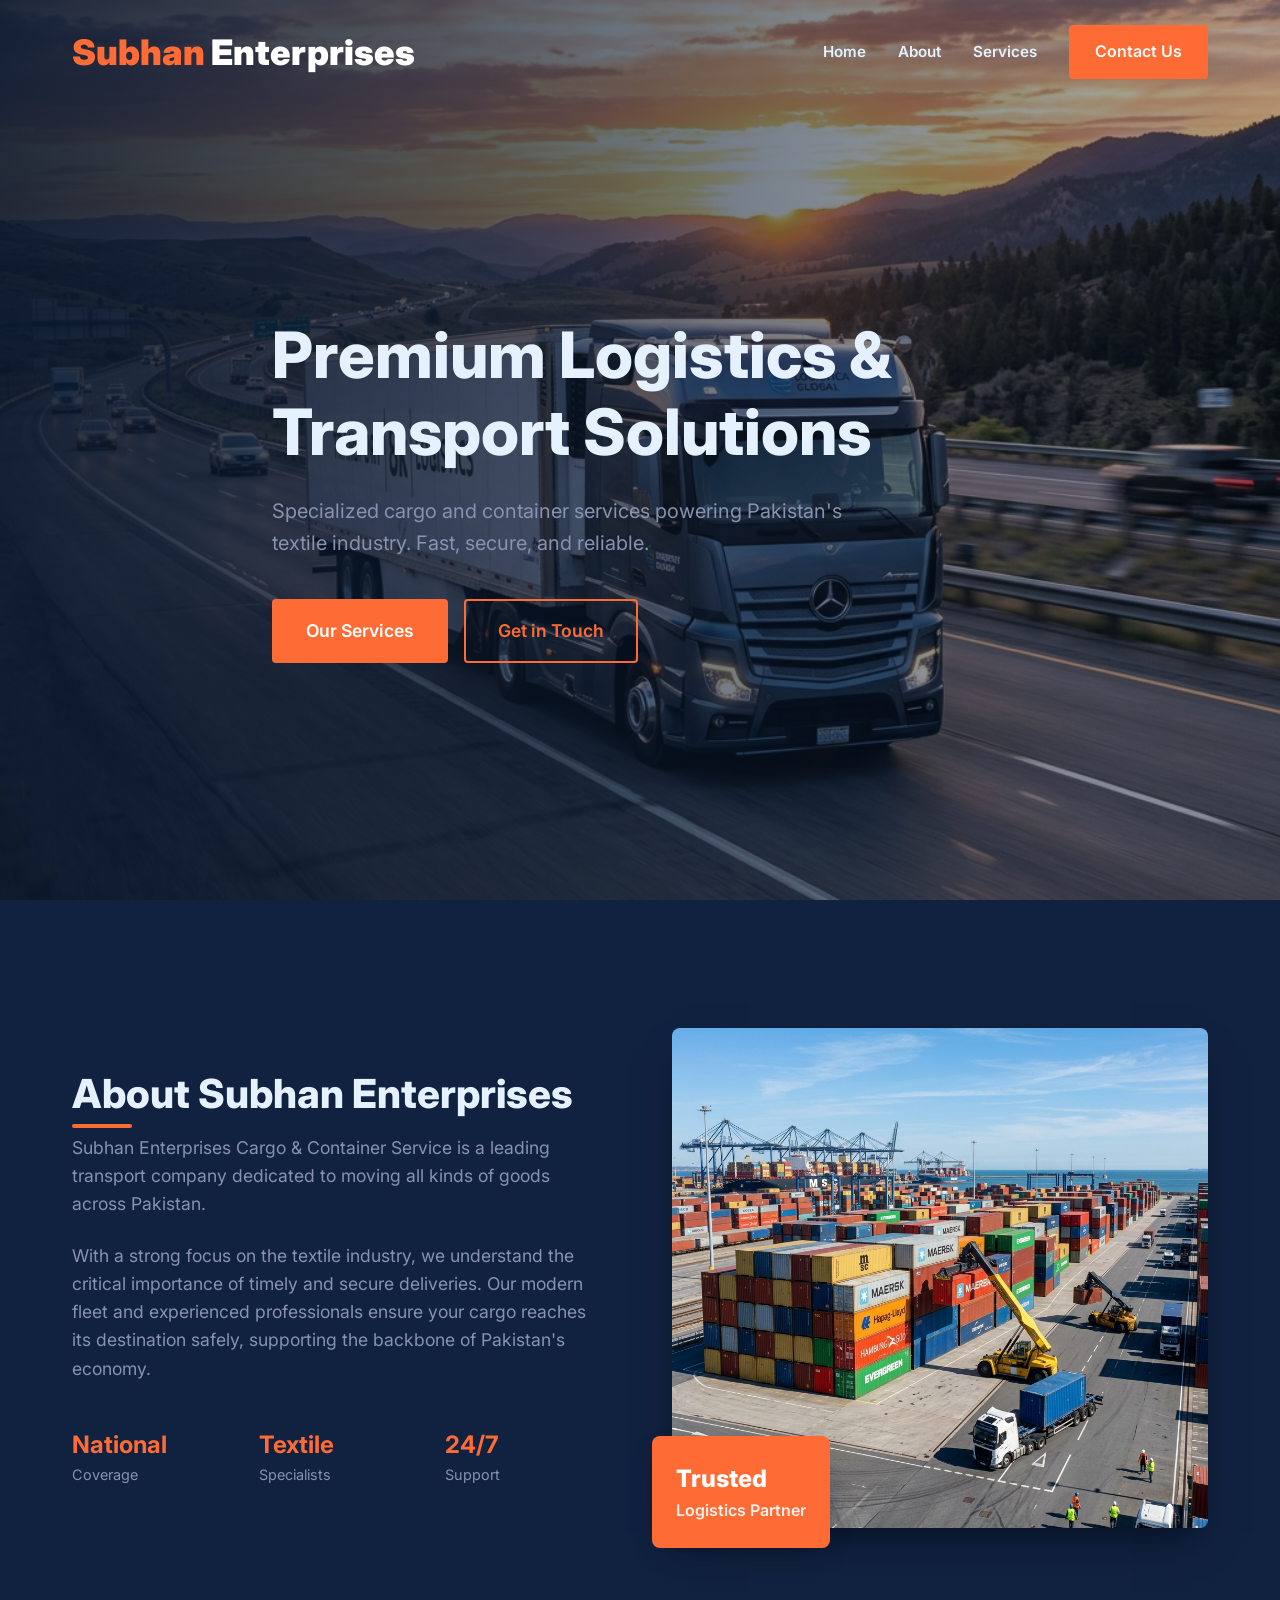
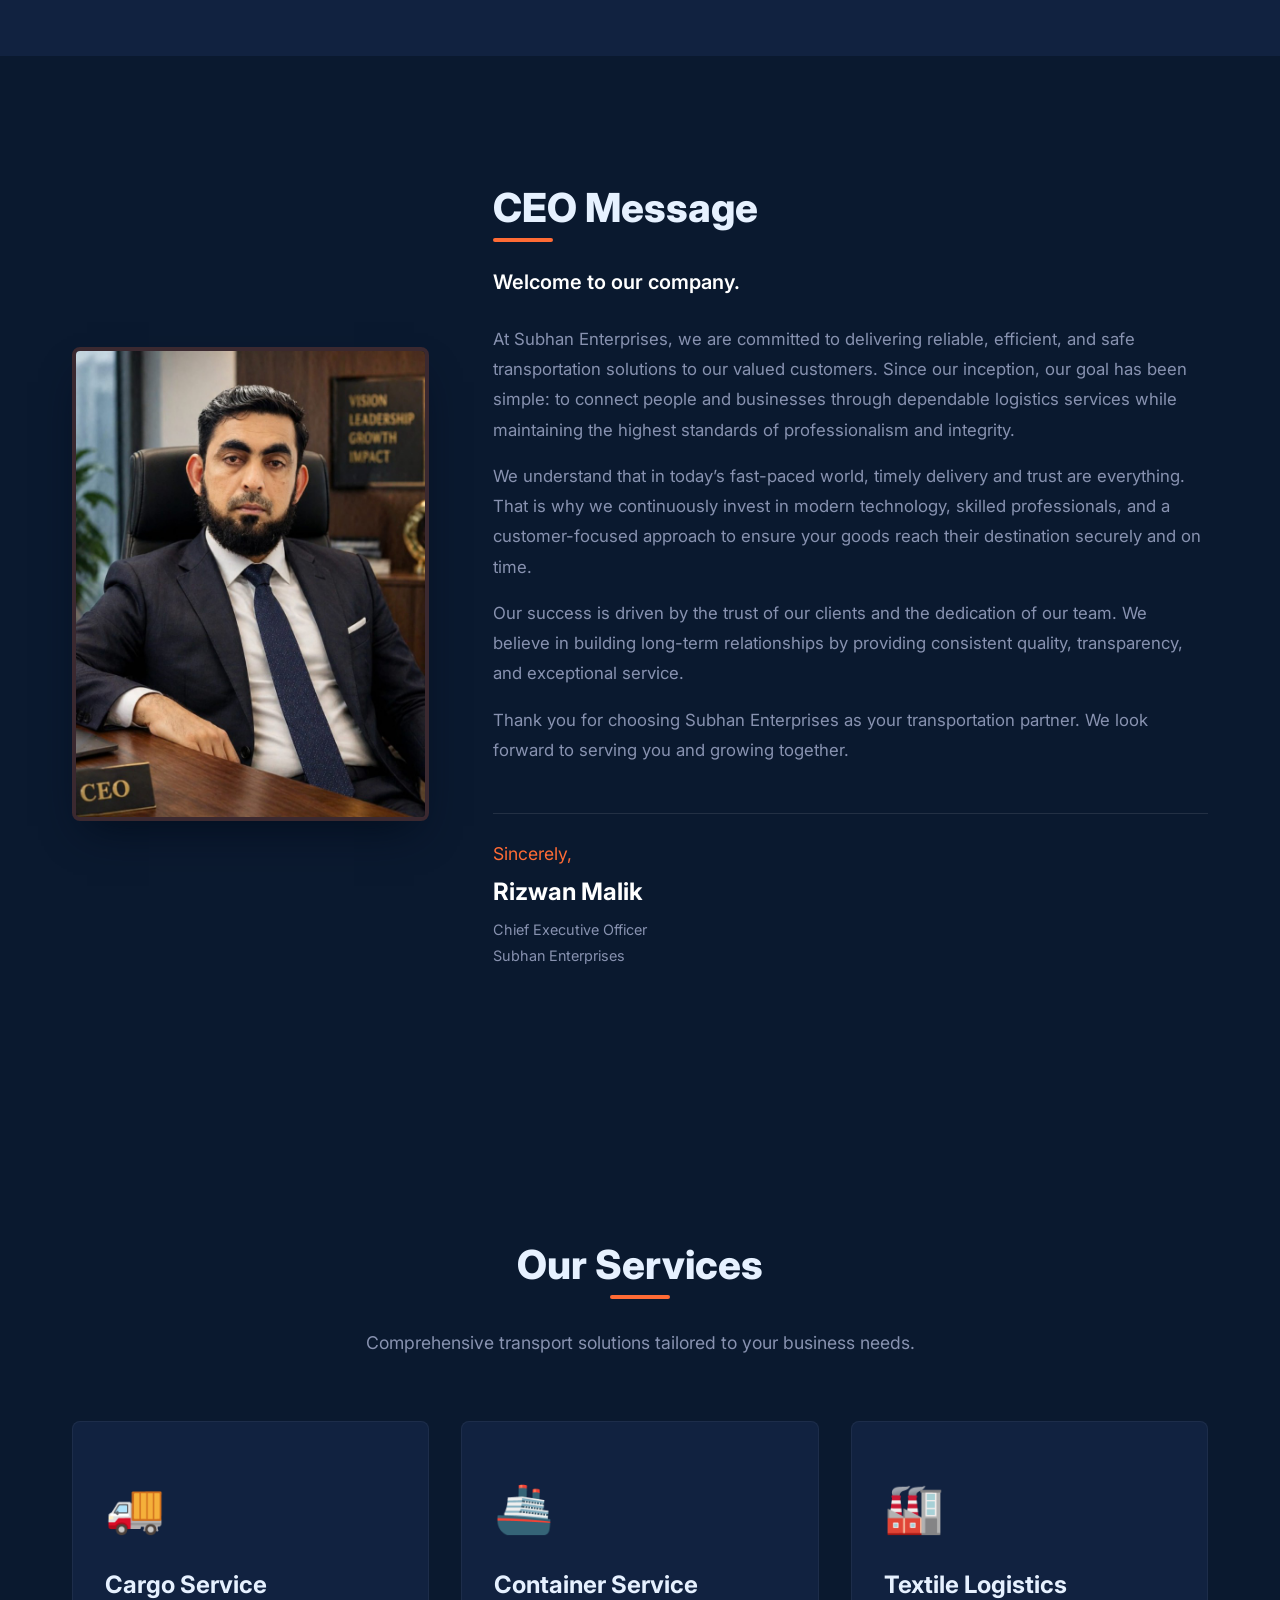
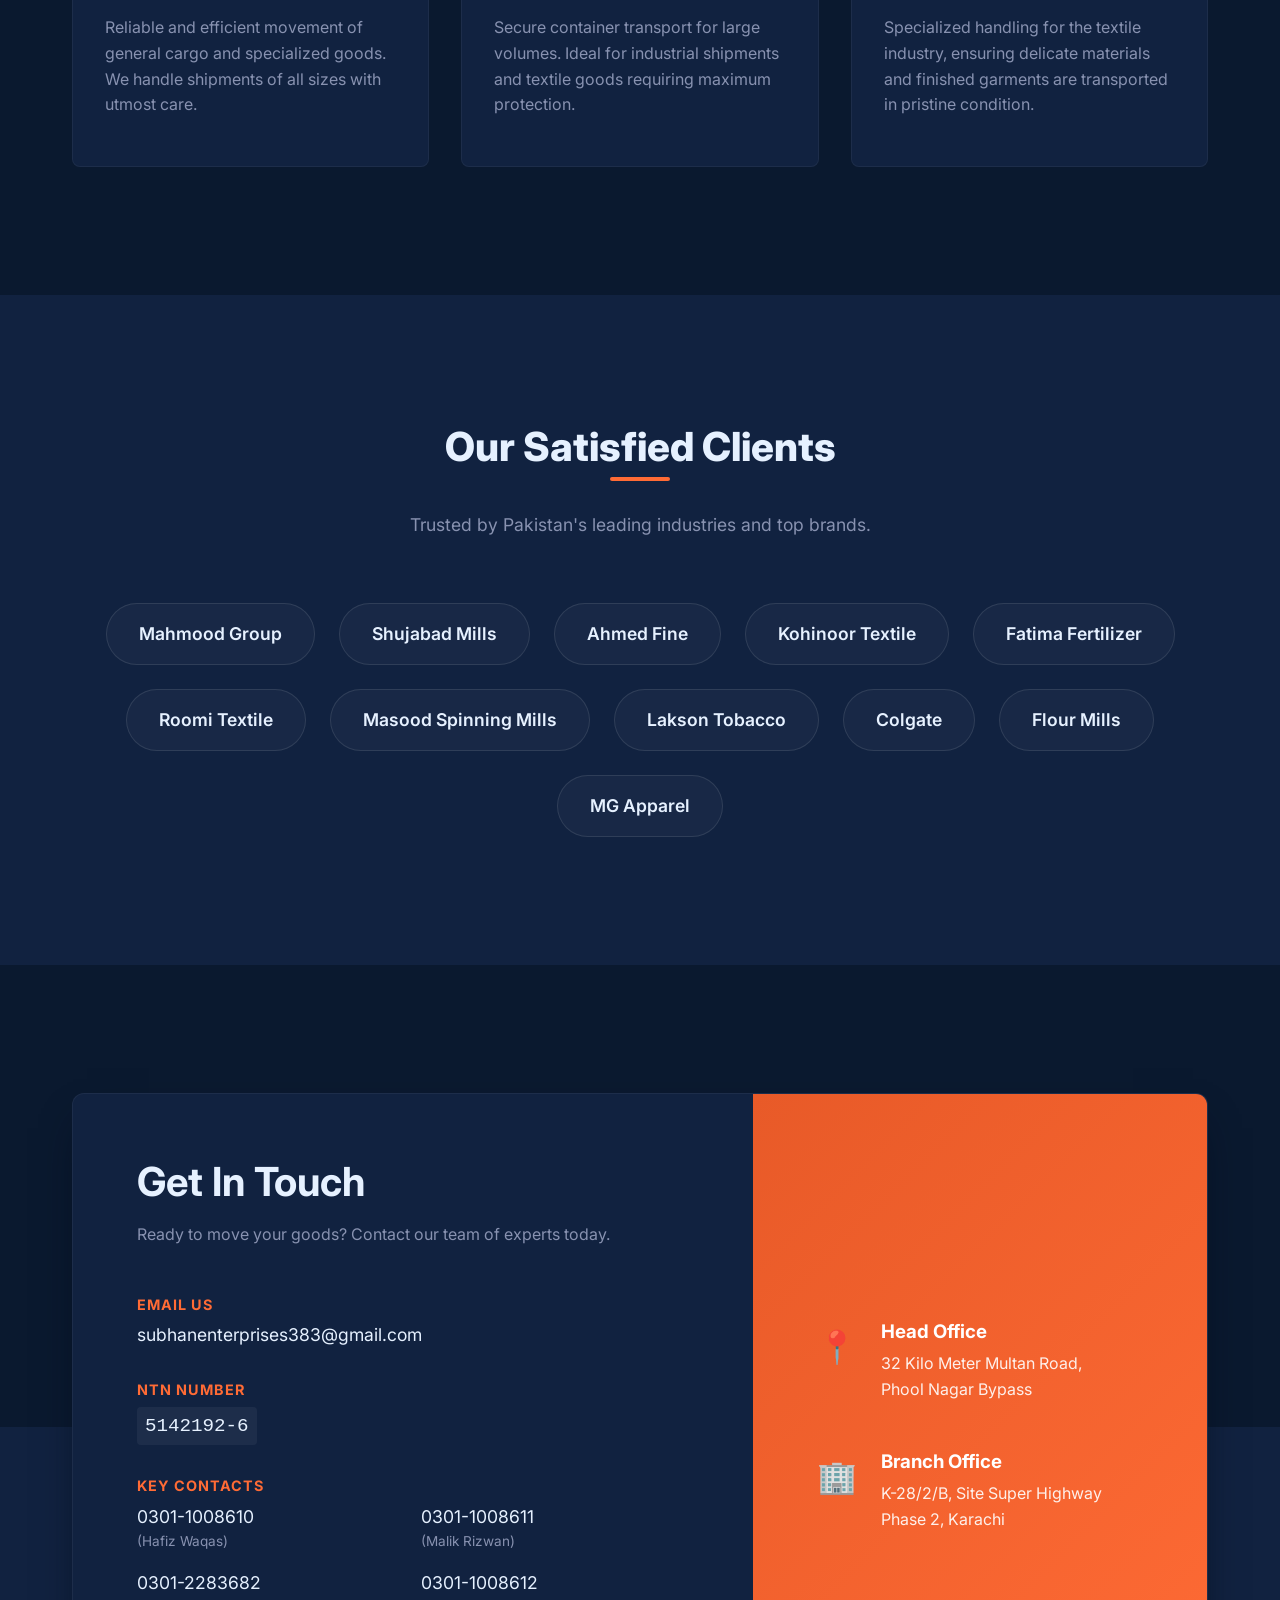
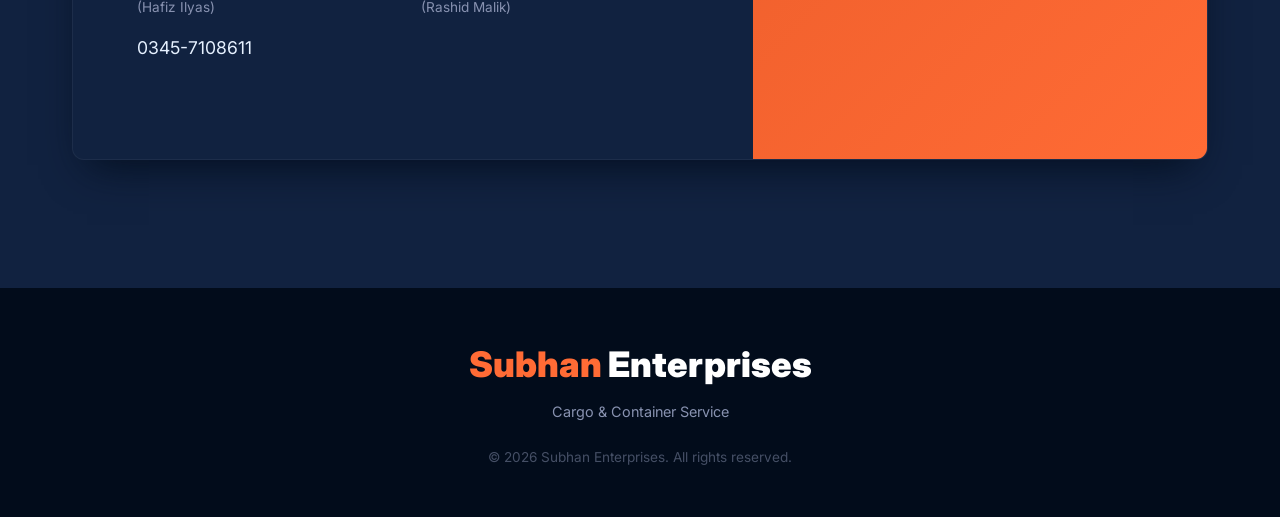
==== index.html @ 3f615380 "Initial commit" ====
<!DOCTYPE html>
<html lang="en">
<head>
    <meta charset="UTF-8">
    <meta name="viewport" content="width=device-width, initial-scale=1.0">
    <title>Subhan Enterprises - Cargo & Container Service</title>
    <meta name="description" content="Reliable transport and logistics company providing cargo and container services for the textile industry in Pakistan.">
    <link rel="preconnect" href="https://fonts.googleapis.com">
    <link rel="preconnect" href="https://fonts.gstatic.com" crossorigin>
    <link href="https://fonts.googleapis.com/css2?family=Inter:wght@300;400;600;800&display=swap" rel="stylesheet">
    <link rel="stylesheet" href="styles.css">
</head>
<body>
    <header class="navbar" id="navbar">
        <div class="container nav-container">
            <a href="#" class="logo">
                <span class="logo-highlight">Subhan</span> Enterprises
            </a>
            <nav class="nav-links">
                <a href="#home">Home</a>
                <a href="#about">About</a>
                <a href="#services">Services</a>
                <a href="#contact" class="btn btn-primary">Contact Us</a>
            </nav>
            <button class="mobile-menu-btn" aria-label="Toggle menu">
                <span></span>
                <span></span>
                <span></span>
            </button>
        </div>
    </header>

    <main>
        <section id="home" class="hero">
            <div class="hero-bg"></div>
            <div class="container hero-content fade-in-up">
                <h1>Premium Logistics &<br>Transport Solutions</h1>
                <p>Specialized cargo and container services powering Pakistan's textile industry. Fast, secure, and reliable.</p>
                <div class="hero-actions">
                    <a href="#services" class="btn btn-primary btn-large">Our Services</a>
                    <a href="#contact" class="btn btn-outline btn-large">Get in Touch</a>
                </div>
            </div>
        </section>

        <section id="about" class="about">
            <div class="container about-container">
                <div class="about-text fade-in-left">
                    <h2 class="section-title">About Subhan Enterprises</h2>
                    <p>Subhan Enterprises Cargo & Container Service is a leading transport company dedicated to moving all kinds of goods across Pakistan.</p>
                    <p>With a strong focus on the textile industry, we understand the critical importance of timely and secure deliveries. Our modern fleet and experienced professionals ensure your cargo reaches its destination safely, supporting the backbone of Pakistan's economy.</p>
                    <div class="stats">
                        <div class="stat-item">
                            <h3>National</h3>
                            <p>Coverage</p>
                        </div>
                        <div class="stat-item">
                            <h3>Textile</h3>
                            <p>Specialists</p>
                        </div>
                        <div class="stat-item">
                            <h3>24/7</h3>
                            <p>Support</p>
                        </div>
                    </div>
                </div>
                <div class="about-image-wrapper fade-in-right">
                    <div class="about-image"></div>
                    <div class="experience-badge">
                        <span>Trusted</span>
                        <p>Logistics Partner</p>
                    </div>
                </div>
            </div>
        </section>

        <section id="ceo" class="ceo-section">
            <div class="container ceo-container">
                <div class="ceo-image-wrapper fade-in-left">
                    <img src="assets/images/ceo.jpg" alt="Rizwan Malik - CEO" class="ceo-image" onerror="this.src='https://via.placeholder.com/400x500?text=CEO+Image+Here'">
                </div>
                <div class="ceo-text fade-in-right">
                    <h2 class="section-title">CEO Message</h2>
                    <p class="greeting">Welcome to our company.</p>
                    <p>At Subhan Enterprises, we are committed to delivering reliable, efficient, and safe transportation solutions to our valued customers. Since our inception, our goal has been simple: to connect people and businesses through dependable logistics services while maintaining the highest standards of professionalism and integrity.</p>
                    <p>We understand that in today’s fast-paced world, timely delivery and trust are everything. That is why we continuously invest in modern technology, skilled professionals, and a customer-focused approach to ensure your goods reach their destination securely and on time.</p>
                    <p>Our success is driven by the trust of our clients and the dedication of our team. We believe in building long-term relationships by providing consistent quality, transparency, and exceptional service.</p>
                    <p>Thank you for choosing Subhan Enterprises as your transportation partner. We look forward to serving you and growing together.</p>
                    <div class="ceo-signature">
                        <p class="name">Sincerely,<br><strong>Rizwan Malik</strong></p>
                        <p class="title">Chief Executive Officer<br>Subhan Enterprises</p>
                    </div>
                </div>
            </div>
        </section>

        <section id="services" class="services">
            <div class="container">
                <div class="section-header fade-in-up">
                    <h2 class="section-title">Our Services</h2>
                    <p>Comprehensive transport solutions tailored to your business needs.</p>
                </div>
                <div class="services-grid">
                    <div class="service-card fade-in-up" style="transition-delay: 0.1s;">
                        <div class="service-icon">🚚</div>
                        <h3>Cargo Service</h3>
                        <p>Reliable and efficient movement of general cargo and specialized goods. We handle shipments of all sizes with utmost care.</p>
                    </div>
                    <div class="service-card fade-in-up" style="transition-delay: 0.2s;">
                        <div class="service-icon">🚢</div>
                        <h3>Container Service</h3>
                        <p>Secure container transport for large volumes. Ideal for industrial shipments and textile goods requiring maximum protection.</p>
                    </div>
                    <div class="service-card fade-in-up" style="transition-delay: 0.3s;">
                        <div class="service-icon">🏭</div>
                        <h3>Textile Logistics</h3>
                        <p>Specialized handling for the textile industry, ensuring delicate materials and finished garments are transported in pristine condition.</p>
                    </div>
                </div>
            </div>
        </section>

        <section id="clients" class="clients">
            <div class="container">
                <div class="section-header fade-in-up">
                    <h2 class="section-title">Our Satisfied Clients</h2>
                    <p>Trusted by Pakistan's leading industries and top brands.</p>
                </div>
                <div class="clients-grid">
                    <div class="client-badge fade-in-up" style="transition-delay: 0.1s;">Mahmood Group</div>
                    <div class="client-badge fade-in-up" style="transition-delay: 0.15s;">Shujabad Mills</div>
                    <div class="client-badge fade-in-up" style="transition-delay: 0.2s;">Ahmed Fine</div>
                    <div class="client-badge fade-in-up" style="transition-delay: 0.25s;">Kohinoor Textile</div>
                    <div class="client-badge fade-in-up" style="transition-delay: 0.3s;">Fatima Fertilizer</div>
                    <div class="client-badge fade-in-up" style="transition-delay: 0.35s;">Roomi Textile</div>
                    <div class="client-badge fade-in-up" style="transition-delay: 0.4s;">Masood Spinning Mills</div>
                    <div class="client-badge fade-in-up" style="transition-delay: 0.45s;">Lakson Tobacco</div>
                    <div class="client-badge fade-in-up" style="transition-delay: 0.5s;">Colgate</div>
                    <div class="client-badge fade-in-up" style="transition-delay: 0.55s;">Flour Mills</div>
                    <div class="client-badge fade-in-up" style="transition-delay: 0.6s;">MG Apparel</div>
                </div>
            </div>
        </section>

        <section id="contact" class="contact">
            <div class="container">
                <div class="contact-card fade-in-up">
                    <div class="contact-info">
                        <h2>Get In Touch</h2>
                        <p>Ready to move your goods? Contact our team of experts today.</p>
                        
                        <div class="info-group">
                            <h4>Email Us</h4>
                            <a href="mailto:subhanenterprises383@gmail.com" class="info-link">subhanenterprises383@gmail.com</a>
                        </div>
                        
                        <div class="info-group">
                            <h4>NTN Number</h4>
                            <p class="ntn">5142192-6</p>
                        </div>

                        <div class="info-group">
                            <h4>Key Contacts</h4>
                            <div class="contact-grid">
                                <div><a href="tel:03011008610" class="info-link">0301-1008610</a> <span>(Hafiz Waqas)</span></div>
                                <div><a href="tel:03011008611" class="info-link">0301-1008611</a> <span>(Malik Rizwan)</span></div>
                                <div><a href="tel:03012283682" class="info-link">0301-2283682</a> <span>(Hafiz Ilyas)</span></div>
                                <div><a href="tel:03011008612" class="info-link">0301-1008612</a> <span>(Rashid Malik)</span></div>
                                <div><a href="tel:03457108611" class="info-link">0345-7108611</a></div>
                            </div>
                        </div>
                    </div>
                    
                    <div class="contact-locations">
                        <div class="location-card">
                            <div class="location-icon">📍</div>
                            <div>
                                <h3>Head Office</h3>
                                <p>32 Kilo Meter Multan Road,<br>Phool Nagar Bypass</p>
                            </div>
                        </div>
                        <div class="location-card">
                            <div class="location-icon">🏢</div>
                            <div>
                                <h3>Branch Office</h3>
                                <p>K-28/2/B, Site Super Highway<br>Phase 2, Karachi</p>
                            </div>
                        </div>
                    </div>
                </div>
            </div>
        </section>
    </main>

    <footer>
        <div class="container footer-content">
            <div class="footer-brand">
                <a href="#" class="logo">
                    <span class="logo-highlight">Subhan</span> Enterprises
                </a>
                <p>Cargo & Container Service</p>
            </div>
            <p class="copyright">&copy; 2026 Subhan Enterprises. All rights reserved.</p>
        </div>
    </footer>

    <script src="script.js"></script>
</body>
</html>
---- styles.css ----
/* --- Custom Properties --- */
:root {
    --color-primary: #FF6B35;
    --color-primary-dark: #E85A28;
    --color-bg-dark: #0A192F;
    --color-bg-alt: #112240;
    --color-text-light: #E6F1FF;
    --color-text-muted: #8892B0;
    --color-white: #FFFFFF;
    
    --font-main: 'Inter', sans-serif;
    
    --transition-smooth: all 0.3s cubic-bezier(0.4, 0, 0.2, 1);
    --shadow-soft: 0 10px 30px -15px rgba(2, 12, 27, 0.7);
    --shadow-hover: 0 20px 40px -15px rgba(2, 12, 27, 0.9);
}

/* --- Reset & Base --- */
* {
    margin: 0;
    padding: 0;
    box-sizing: border-box;
}

html {
    scroll-behavior: smooth;
}

body {
    font-family: var(--font-main);
    background-color: var(--color-bg-dark);
    color: var(--color-text-light);
    line-height: 1.6;
    overflow-x: hidden;
}

a {
    text-decoration: none;
    color: inherit;
    transition: var(--transition-smooth);
}

.container {
    width: 100%;
    max-width: 1200px;
    margin: 0 auto;
    padding: 0 2rem;
}

/* --- Typography --- */
h1, h2, h3, h4 {
    color: var(--color-text-light);
    line-height: 1.2;
}

.section-title {
    font-size: 2.5rem;
    font-weight: 800;
    margin-bottom: 1rem;
    position: relative;
    display: inline-block;
}

.section-title::after {
    content: '';
    position: absolute;
    bottom: -10px;
    left: 0;
    width: 60px;
    height: 4px;
    background-color: var(--color-primary);
    border-radius: 2px;
}

.section-header {
    text-align: center;
    margin-bottom: 4rem;
}

.section-header .section-title::after {
    left: 50%;
    transform: translateX(-50%);
}

.section-header p {
    color: var(--color-text-muted);
    font-size: 1.1rem;
    margin-top: 1.5rem;
}

/* --- Buttons --- */
.btn {
    display: inline-block;
    padding: 0.75rem 1.5rem;
    border-radius: 4px;
    font-weight: 600;
    cursor: pointer;
    text-align: center;
}

.btn-large {
    padding: 1rem 2rem;
    font-size: 1.1rem;
}

.btn-primary {
    background-color: var(--color-primary);
    color: var(--color-white);
    border: 2px solid var(--color-primary);
}

.btn-primary:hover {
    background-color: var(--color-primary-dark);
    border-color: var(--color-primary-dark);
    transform: translateY(-2px);
    box-shadow: 0 4px 12px rgba(255, 107, 53, 0.3);
}

.btn-outline {
    background-color: transparent;
    color: var(--color-primary);
    border: 2px solid var(--color-primary);
}

.btn-outline:hover {
    background-color: rgba(255, 107, 53, 0.1);
    transform: translateY(-2px);
}

/* --- Navigation --- */
.navbar {
    position: fixed;
    top: 0;
    left: 0;
    width: 100%;
    z-index: 1000;
    transition: var(--transition-smooth);
    padding: 1.5rem 0;
    background-color: transparent;
}

.navbar.scrolled {
    background-color: rgba(10, 25, 47, 0.95);
    backdrop-filter: blur(10px);
    padding: 1rem 0;
    box-shadow: var(--shadow-soft);
}

.nav-container {
    display: flex;
    justify-content: space-between;
    align-items: center;
}

.logo {
    font-size: 2.2rem;
    font-weight: 900;
    color: var(--color-white);
}

.logo-highlight {
    color: var(--color-primary);
}

.nav-links {
    display: flex;
    align-items: center;
    gap: 2rem;
}

.nav-links a:not(.btn) {
    font-weight: 600;
    font-size: 0.95rem;
    position: relative;
}

.nav-links a:not(.btn):hover {
    color: var(--color-primary);
}

.nav-links a:not(.btn)::after {
    content: '';
    position: absolute;
    width: 0;
    height: 2px;
    bottom: -4px;
    left: 0;
    background-color: var(--color-primary);
    transition: var(--transition-smooth);
}

.nav-links a:not(.btn):hover::after {
    width: 100%;
}

.mobile-menu-btn {
    display: none;
    background: none;
    border: none;
    cursor: pointer;
    flex-direction: column;
    gap: 5px;
}

.mobile-menu-btn span {
    display: block;
    width: 25px;
    height: 3px;
    background-color: var(--color-white);
    transition: var(--transition-smooth);
}

/* --- Hero Section --- */
.hero {
    position: relative;
    min-height: 100vh;
    display: flex;
    align-items: center;
    padding-top: 80px;
}

.hero-bg {
    position: absolute;
    top: 0;
    left: 0;
    width: 100%;
    height: 100%;
    background-image: url('assets/images/hero_bg.png');
    background-size: cover;
    background-position: center;
    z-index: -2;
}

.hero::after {
    content: '';
    position: absolute;
    top: 0;
    left: 0;
    width: 100%;
    height: 100%;
    background: linear-gradient(90deg, rgba(10,25,47,0.9) 0%, rgba(10,25,47,0.6) 50%, rgba(10,25,47,0.3) 100%);
    z-index: -1;
}

.hero-content {
    max-width: 800px;
}

.hero-content h1 {
    font-size: 4rem;
    font-weight: 800;
    margin-bottom: 1.5rem;
}

.hero-content p {
    font-size: 1.25rem;
    color: var(--color-text-muted);
    margin-bottom: 2.5rem;
    max-width: 600px;
}

.hero-actions {
    display: flex;
    gap: 1rem;
}

/* --- About Section --- */
.about {
    padding: 8rem 0;
    background-color: var(--color-bg-alt);
}

.about-container {
    display: grid;
    grid-template-columns: 1fr 1fr;
    gap: 4rem;
    align-items: center;
}

.about-text p {
    color: var(--color-text-muted);
    margin-bottom: 1.5rem;
    font-size: 1.1rem;
}

.stats {
    display: grid;
    grid-template-columns: repeat(3, 1fr);
    gap: 1.5rem;
    margin-top: 3rem;
}

.stat-item h3 {
    font-size: 1.5rem;
    color: var(--color-primary);
    margin-bottom: 0.25rem;
}

.stat-item p {
    font-size: 0.9rem;
    margin-bottom: 0;
}

.about-image-wrapper {
    position: relative;
    height: 500px;
    border-radius: 8px;
}

.about-image {
    width: 100%;
    height: 100%;
    background-image: url('assets/images/containers_bg.png');
    background-size: cover;
    background-position: center;
    border-radius: 8px;
    box-shadow: var(--shadow-hover);
}

.experience-badge {
    position: absolute;
    bottom: -20px;
    left: -20px;
    background-color: var(--color-primary);
    padding: 1.5rem;
    border-radius: 8px;
    box-shadow: var(--shadow-soft);
}

.experience-badge span {
    font-size: 1.5rem;
    font-weight: 800;
    display: block;
    color: var(--color-white);
}

.experience-badge p {
    font-weight: 600;
    color: rgba(255, 255, 255, 0.9);
    margin: 0;
}

/* --- CEO Section --- */
.ceo-section {
    padding: 8rem 0;
    background-color: var(--color-bg-dark);
}

.ceo-container {
    display: grid;
    grid-template-columns: 1fr 2fr;
    gap: 4rem;
    align-items: center;
}

.ceo-image-wrapper {
    position: relative;
    border-radius: 8px;
    overflow: hidden;
    box-shadow: var(--shadow-hover);
    border: 4px solid rgba(255, 107, 53, 0.2);
}

.ceo-image {
    width: 100%;
    height: auto;
    display: block;
    transition: var(--transition-smooth);
}

.ceo-image:hover {
    transform: scale(1.05);
}

.ceo-text h2 {
    margin-bottom: 2rem;
}

.ceo-text .greeting {
    font-size: 1.25rem;
    font-weight: 600;
    color: var(--color-white);
    margin-bottom: 1.5rem;
}

.ceo-text p {
    color: var(--color-text-muted);
    margin-bottom: 1rem;
    font-size: 1.05rem;
    line-height: 1.8;
}

.ceo-signature {
    margin-top: 3rem;
    padding-top: 1.5rem;
    border-top: 1px solid rgba(255,255,255,0.1);
}

.ceo-signature .name {
    color: var(--color-primary);
    font-size: 1.1rem;
    margin-bottom: 0.25rem;
}

.ceo-signature .name strong {
    font-size: 1.5rem;
    color: var(--color-white);
}

.ceo-signature .title {
    color: var(--color-text-muted);
    font-size: 0.9rem;
}

/* --- Services Section --- */
.services {
    padding: 8rem 0;
}

.services-grid {
    display: grid;
    grid-template-columns: repeat(auto-fit, minmax(300px, 1fr));
    gap: 2rem;
}

.service-card {
    background-color: var(--color-bg-alt);
    padding: 3rem 2rem;
    border-radius: 8px;
    transition: var(--transition-smooth);
    border: 1px solid rgba(255,255,255,0.05);
}

.service-card:hover {
    transform: translateY(-10px);
    box-shadow: var(--shadow-hover);
    border-color: rgba(255, 107, 53, 0.3);
}

.service-icon {
    font-size: 3rem;
    margin-bottom: 1.5rem;
}

.service-card h3 {
    font-size: 1.5rem;
    margin-bottom: 1rem;
}

.service-card p {
    color: var(--color-text-muted);
}

/* --- Clients Section --- */
.clients {
    padding: 8rem 0;
    background-color: var(--color-bg-alt);
}

.clients-grid {
    display: flex;
    flex-wrap: wrap;
    justify-content: center;
    gap: 1.5rem;
}

.client-badge {
    background-color: rgba(255, 255, 255, 0.03);
    border: 1px solid rgba(255, 255, 255, 0.1);
    color: var(--color-text-light);
    padding: 1rem 2rem;
    border-radius: 50px;
    font-size: 1.1rem;
    font-weight: 600;
    transition: var(--transition-smooth);
    cursor: default;
}

.client-badge:hover {
    background-color: rgba(255, 107, 53, 0.1);
    border-color: var(--color-primary);
    color: var(--color-primary);
    transform: translateY(-5px);
    box-shadow: 0 10px 20px -10px rgba(255, 107, 53, 0.4);
}

/* --- Contact Section --- */
.contact {
    padding: 8rem 0;
    background-color: var(--color-bg-alt);
    position: relative;
}

.contact::before {
    content: '';
    position: absolute;
    top: 0;
    left: 0;
    width: 100%;
    height: 50%;
    background-color: var(--color-bg-dark);
}

.contact-card {
    background-color: var(--color-bg-alt);
    border-radius: 12px;
    box-shadow: var(--shadow-hover);
    display: grid;
    grid-template-columns: 3fr 2fr;
    overflow: hidden;
    position: relative;
    z-index: 10;
    border: 1px solid rgba(255,255,255,0.05);
}

.contact-info {
    padding: 4rem;
}

.contact-info h2 {
    font-size: 2.5rem;
    margin-bottom: 1rem;
}

.contact-info > p {
    color: var(--color-text-muted);
    margin-bottom: 3rem;
}

.info-group {
    margin-bottom: 2rem;
}

.info-group h4 {
    color: var(--color-primary);
    font-size: 0.9rem;
    text-transform: uppercase;
    letter-spacing: 1px;
    margin-bottom: 0.5rem;
}

.info-link {
    font-size: 1.1rem;
    color: var(--color-text-light);
}

.info-link:hover {
    color: var(--color-primary);
}

.contact-grid {
    display: grid;
    grid-template-columns: 1fr 1fr;
    gap: 1rem;
}

.contact-grid div {
    display: flex;
    flex-direction: column;
}

.contact-grid span {
    font-size: 0.85rem;
    color: var(--color-text-muted);
}

.ntn {
    font-family: monospace;
    font-size: 1.2rem;
    background-color: rgba(255,255,255,0.05);
    display: inline-block;
    padding: 0.25rem 0.5rem;
    border-radius: 4px;
}

.contact-locations {
    background: linear-gradient(135deg, var(--color-primary-dark) 0%, var(--color-primary) 100%);
    padding: 4rem;
    display: flex;
    flex-direction: column;
    justify-content: center;
    gap: 3rem;
}

.location-card {
    display: flex;
    gap: 1.5rem;
}

.location-icon {
    font-size: 2rem;
}

.location-card h3 {
    color: var(--color-white);
    margin-bottom: 0.5rem;
}

.location-card p {
    color: rgba(255, 255, 255, 0.9);
}

/* --- Footer --- */
footer {
    background-color: #020c1b;
    padding: 3rem 0;
    text-align: center;
}

.footer-content {
    display: flex;
    flex-direction: column;
    align-items: center;
    gap: 1.5rem;
}

.footer-brand p {
    color: var(--color-text-muted);
    font-size: 0.9rem;
    margin-top: 0.5rem;
}

.copyright {
    color: rgba(136, 146, 176, 0.5);
    font-size: 0.85rem;
}

/* --- Animations --- */
.fade-in-up {
    opacity: 0;
    transform: translateY(30px);
    transition: opacity 0.8s ease-out, transform 0.8s ease-out;
}

.fade-in-left {
    opacity: 0;
    transform: translateX(-30px);
    transition: opacity 0.8s ease-out, transform 0.8s ease-out;
}

.fade-in-right {
    opacity: 0;
    transform: translateX(30px);
    transition: opacity 0.8s ease-out, transform 0.8s ease-out;
}

.visible {
    opacity: 1;
    transform: translate(0);
}

/* --- Responsive --- */
@media (max-width: 992px) {
    .hero-content h1 { font-size: 3rem; }
    .about-container { grid-template-columns: 1fr; }
    .about-image-wrapper { height: 400px; margin-top: 2rem; }
    .ceo-container { grid-template-columns: 1fr; }
    .ceo-image-wrapper { max-width: 400px; margin: 0 auto; }
    .contact-card { grid-template-columns: 1fr; }
    .contact-locations { padding: 3rem; }
}

@media (max-width: 768px) {
    .mobile-menu-btn { display: flex; }
    
    .nav-links {
        position: fixed;
        top: 0;
        right: -100%;
        width: 70%;
        height: 100vh;
        background-color: var(--color-bg-alt);
        flex-direction: column;
        justify-content: center;
        transition: var(--transition-smooth);
        box-shadow: -10px 0 30px rgba(0,0,0,0.5);
    }
    
    .nav-links.active {
        right: 0;
    }
    
    .hero-content h1 { font-size: 2.5rem; }
    .hero-actions { flex-direction: column; }
    .contact-info { padding: 2rem; }
    .contact-grid { grid-template-columns: 1fr; }
}
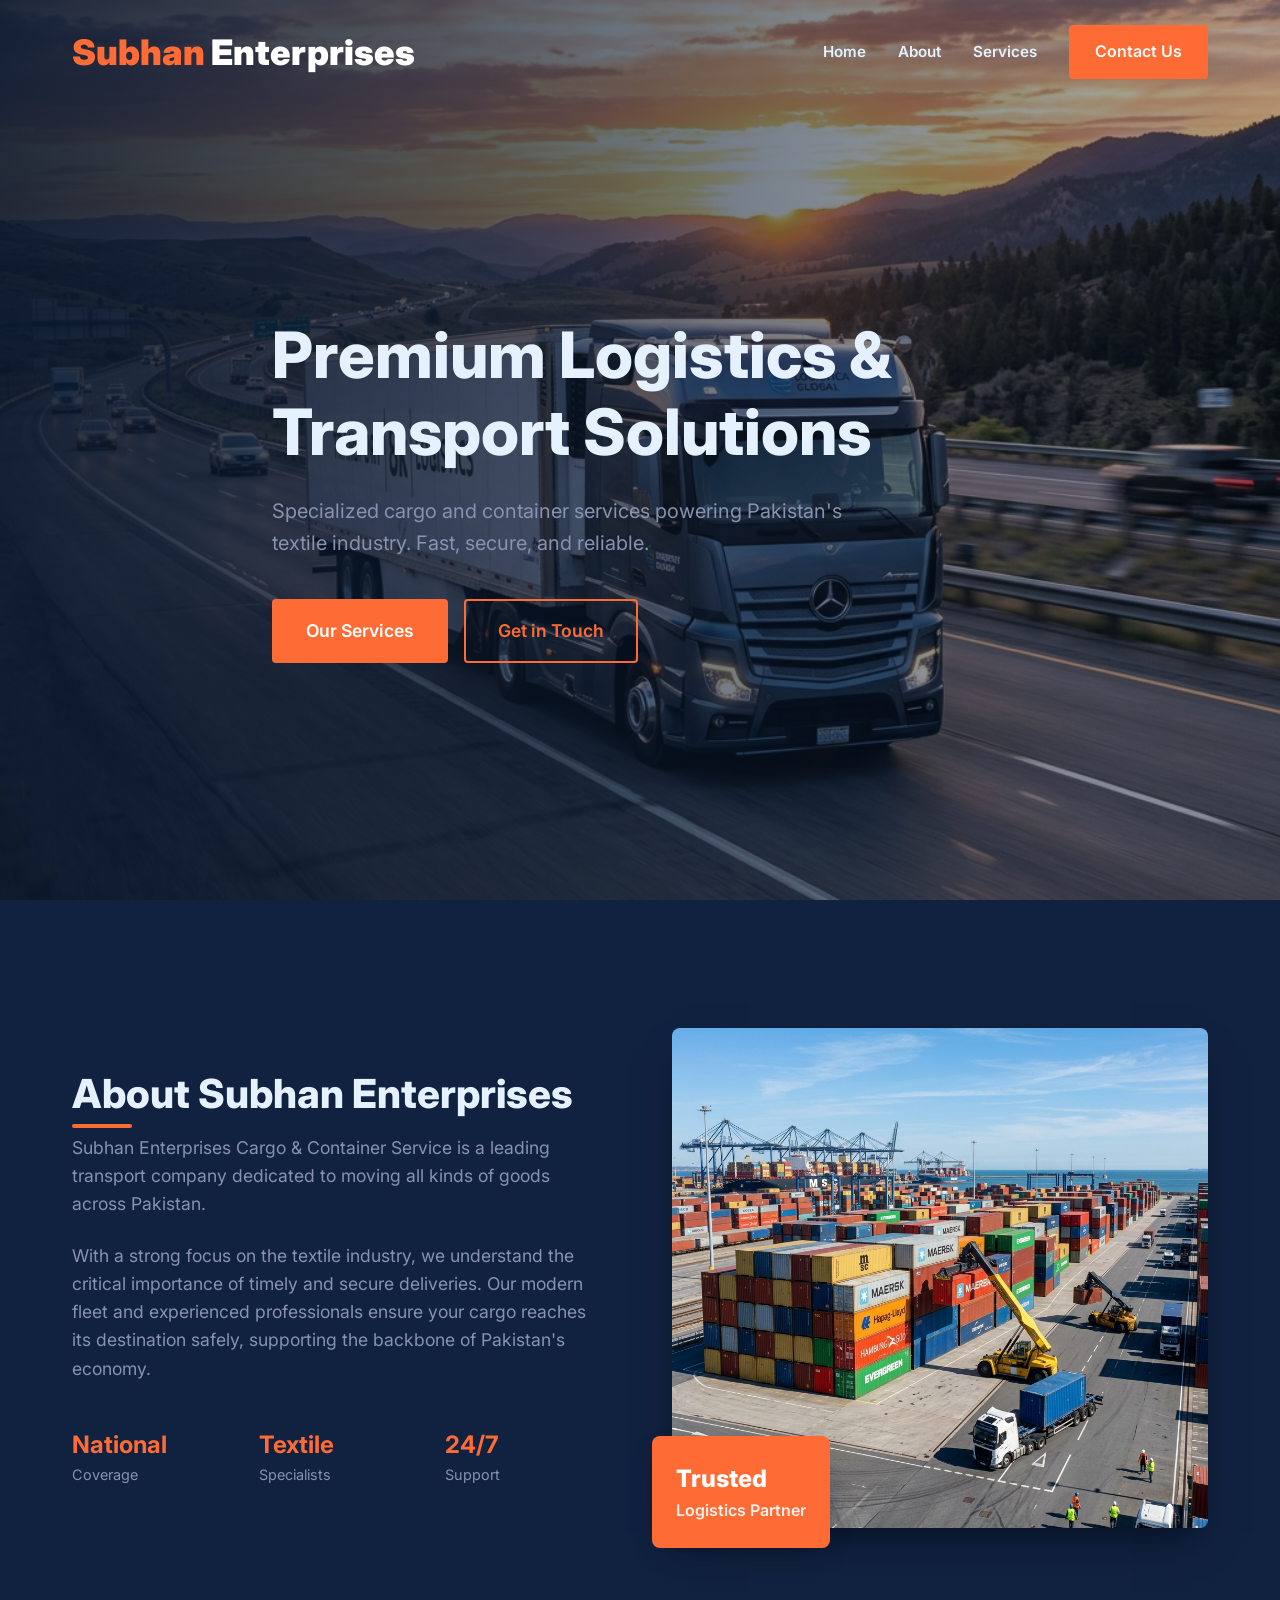
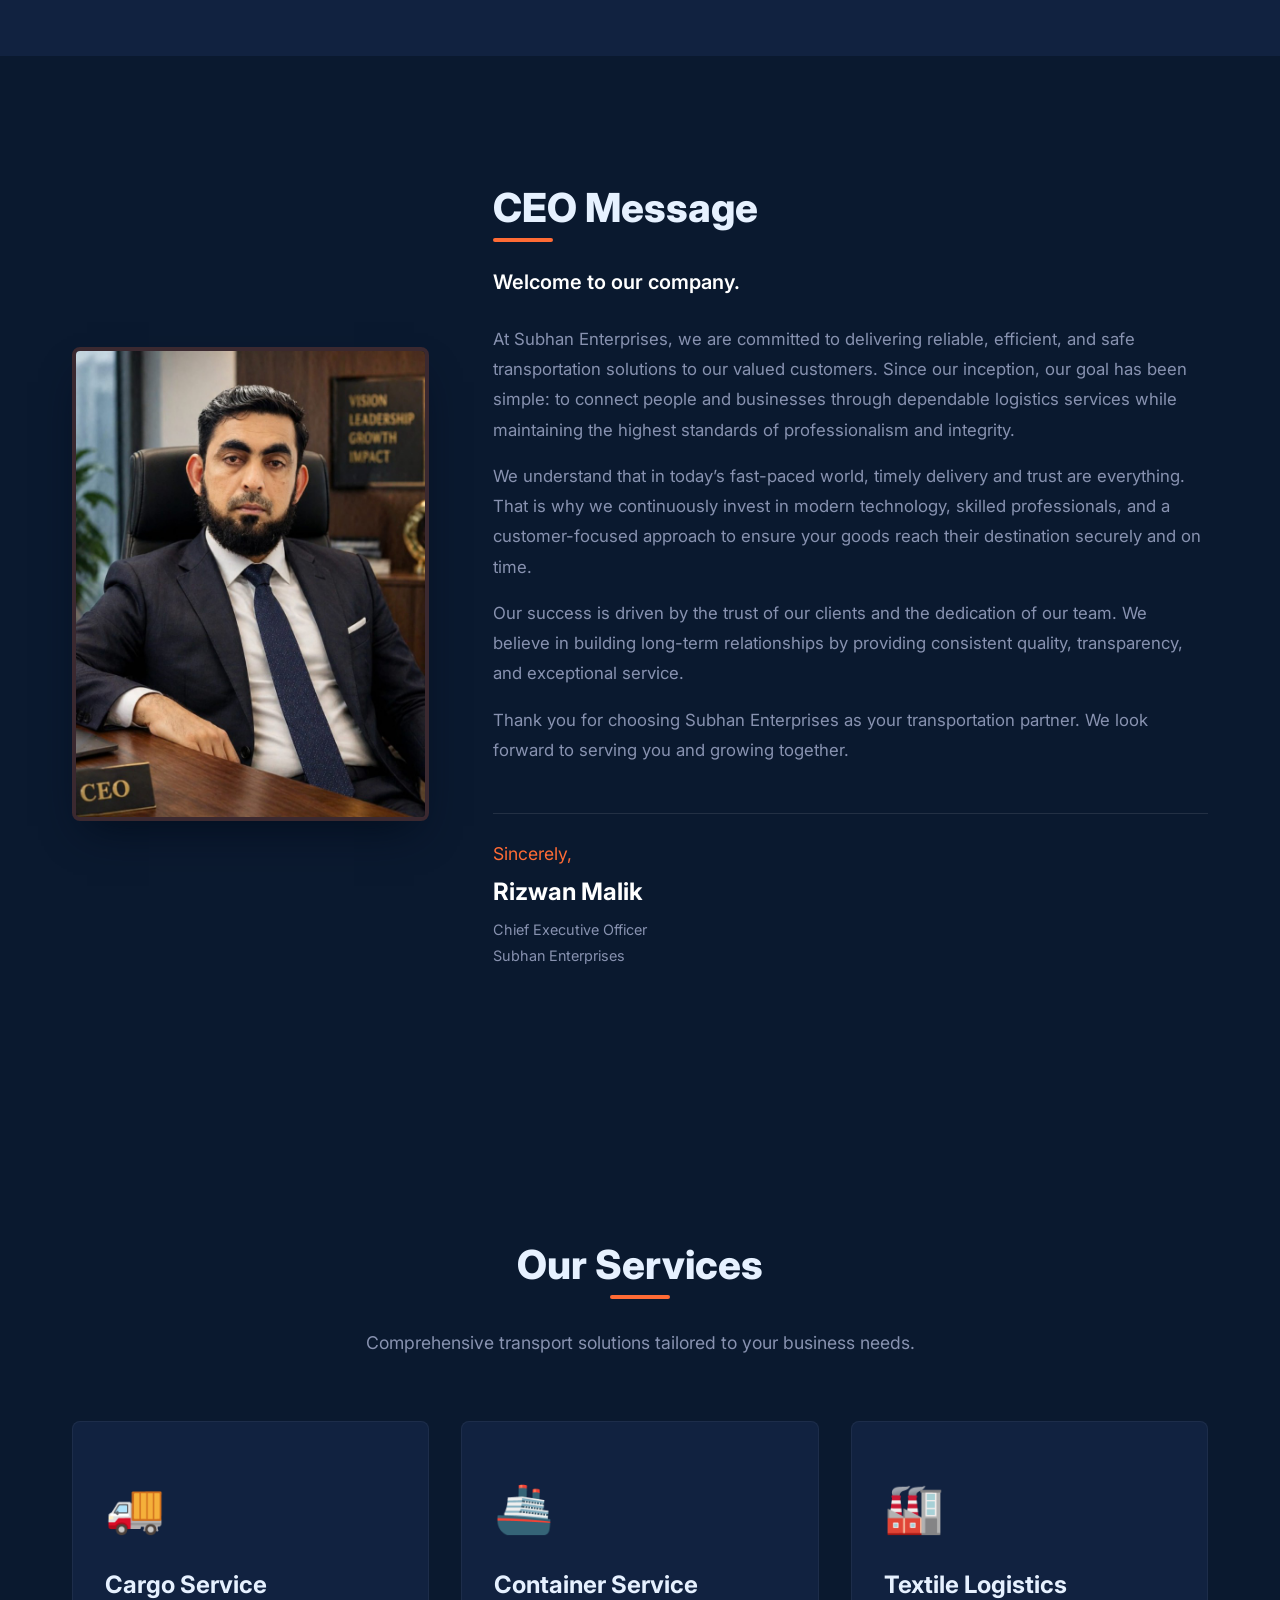
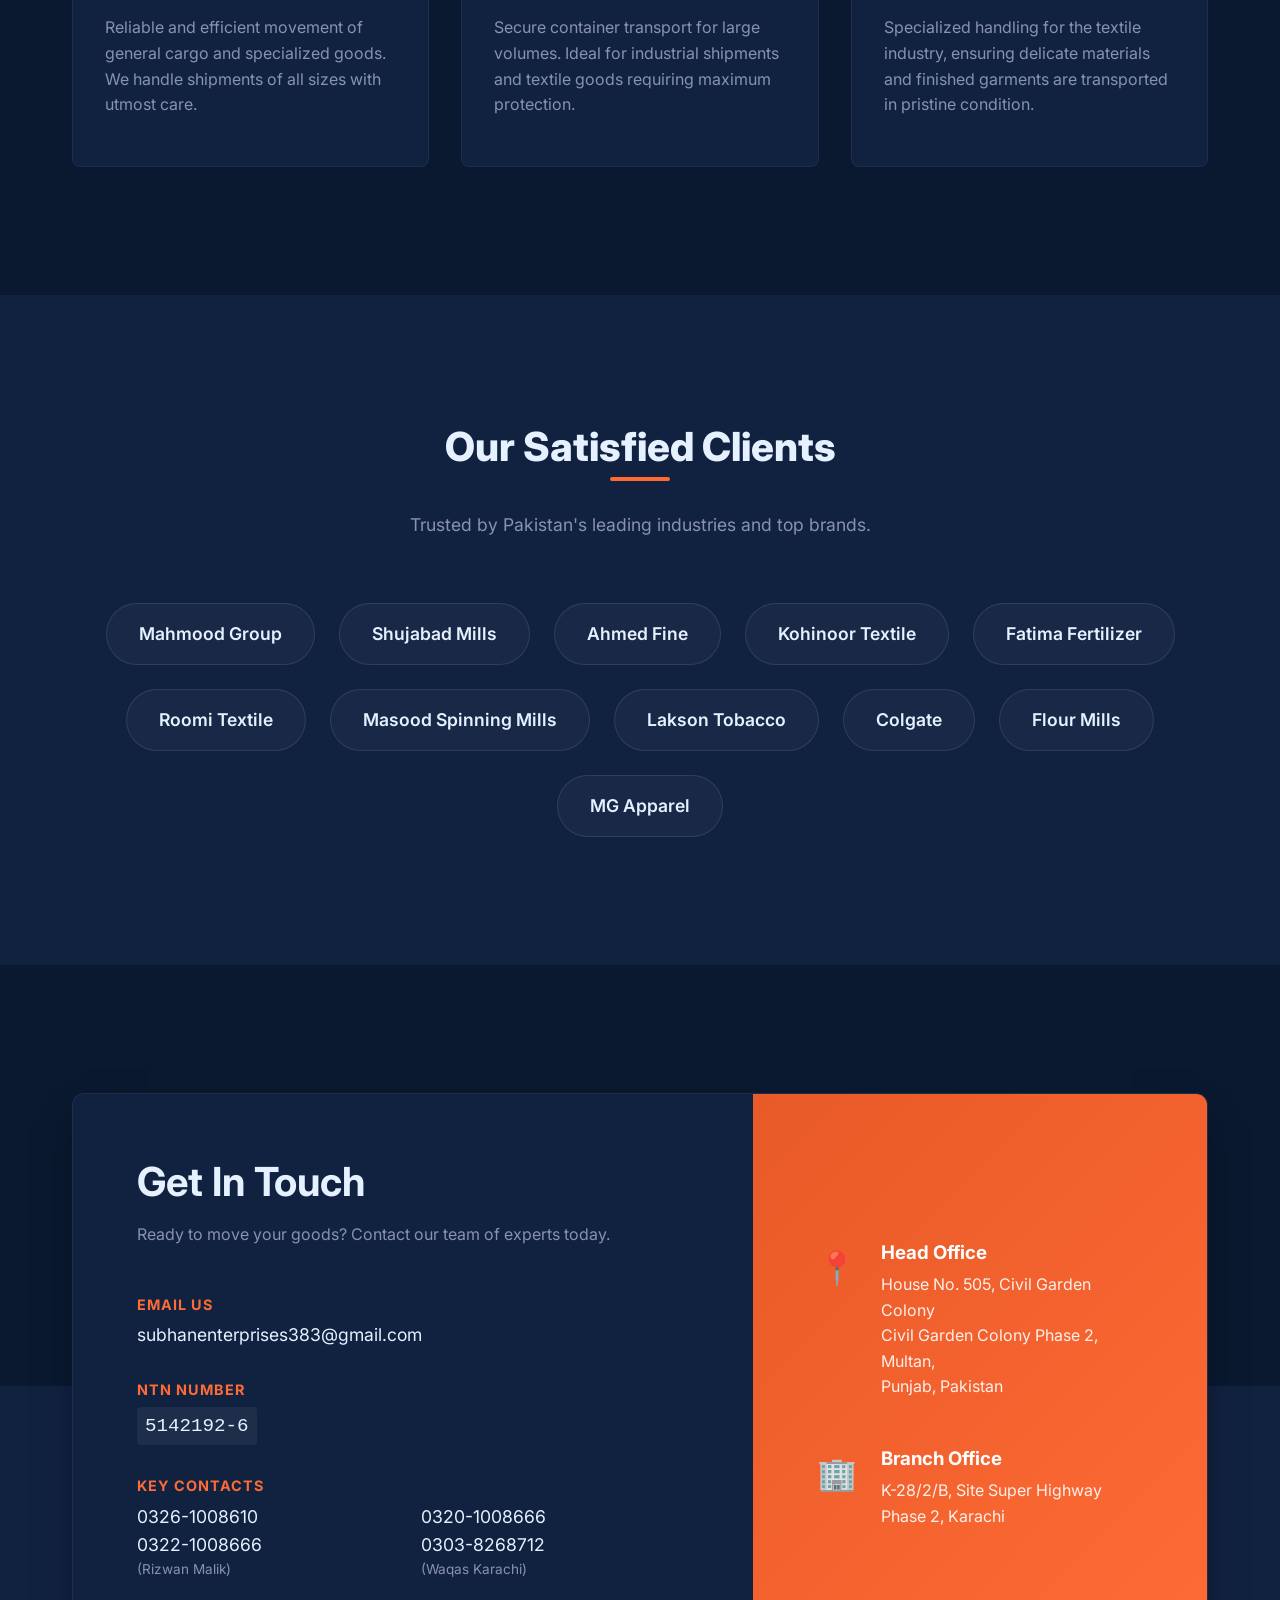
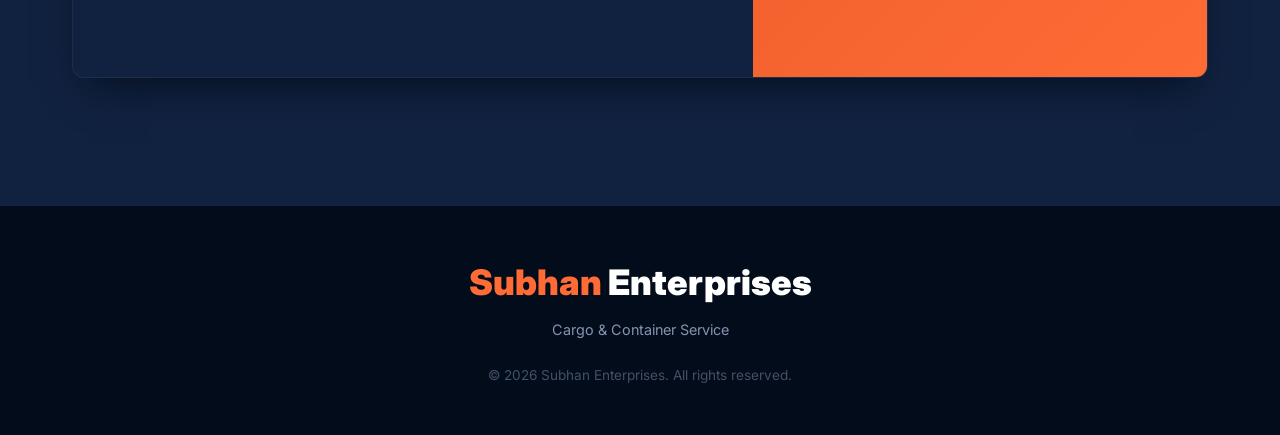
==== commit 5f6624f8: "Update contact details" ====
--- a/index.html
+++ b/index.html
@@ -162,11 +162,8 @@
                         <div class="info-group">
                             <h4>Key Contacts</h4>
                             <div class="contact-grid">
-                                <div><a href="tel:03011008610" class="info-link">0301-1008610</a> <span>(Hafiz Waqas)</span></div>
-                                <div><a href="tel:03011008611" class="info-link">0301-1008611</a> <span>(Malik Rizwan)</span></div>
-                                <div><a href="tel:03012283682" class="info-link">0301-2283682</a> <span>(Hafiz Ilyas)</span></div>
-                                <div><a href="tel:03011008612" class="info-link">0301-1008612</a> <span>(Rashid Malik)</span></div>
-                                <div><a href="tel:03457108611" class="info-link">0345-7108611</a></div>
+                                <div><a href="tel:03261008610" class="info-link">0326-1008610</a> <a href="tel:03221008666" class="info-link">0322-1008666</a> <span>(Rizwan Malik)</span></div>
+                                <div><a href="tel:03201008666" class="info-link">0320-1008666</a> <a href="tel:03038268712" class="info-link">0303-8268712</a> <span>(Waqas Karachi)</span></div>
                             </div>
                         </div>
                     </div>
@@ -176,7 +173,7 @@
                             <div class="location-icon">📍</div>
                             <div>
                                 <h3>Head Office</h3>
-                                <p>32 Kilo Meter Multan Road,<br>Phool Nagar Bypass</p>
+                                <p>House No. 505, Civil Garden Colony<br>Civil Garden Colony Phase 2, Multan,<br>Punjab, Pakistan</p>
                             </div>
                         </div>
                         <div class="location-card">
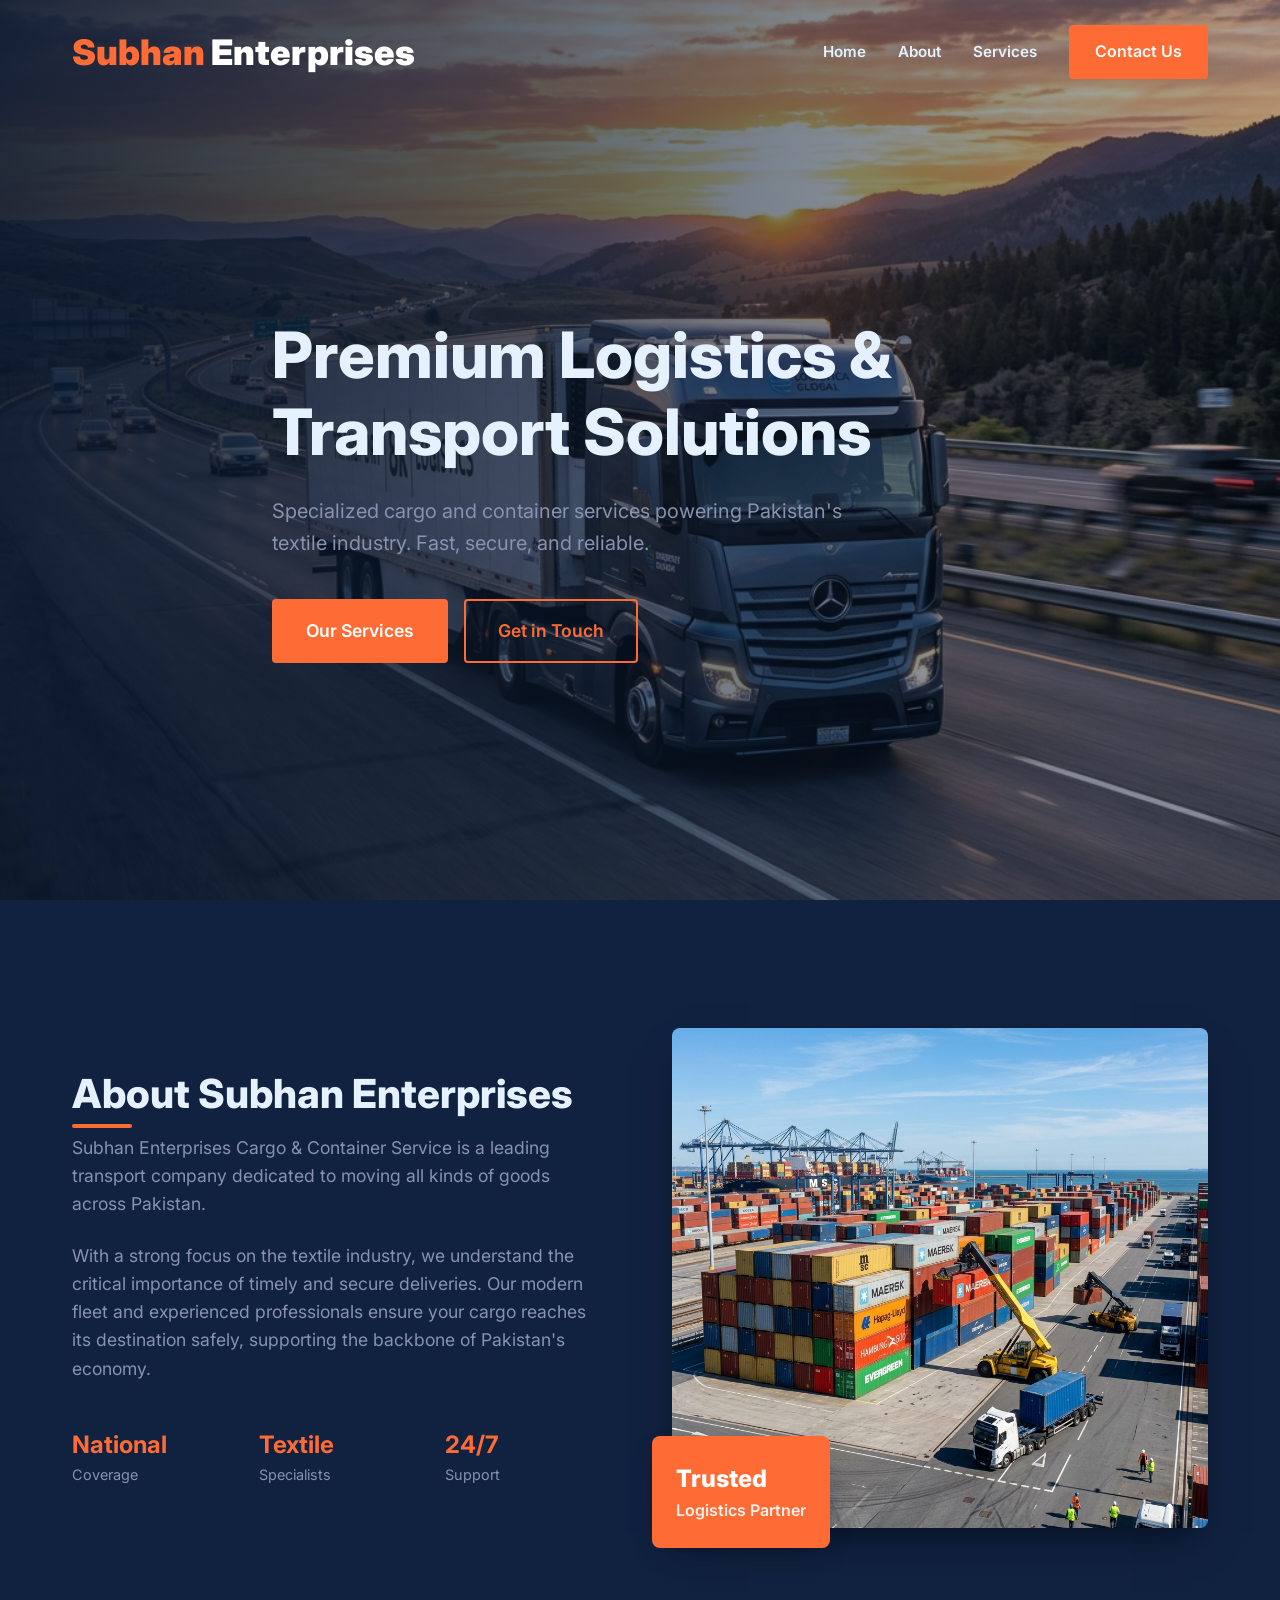
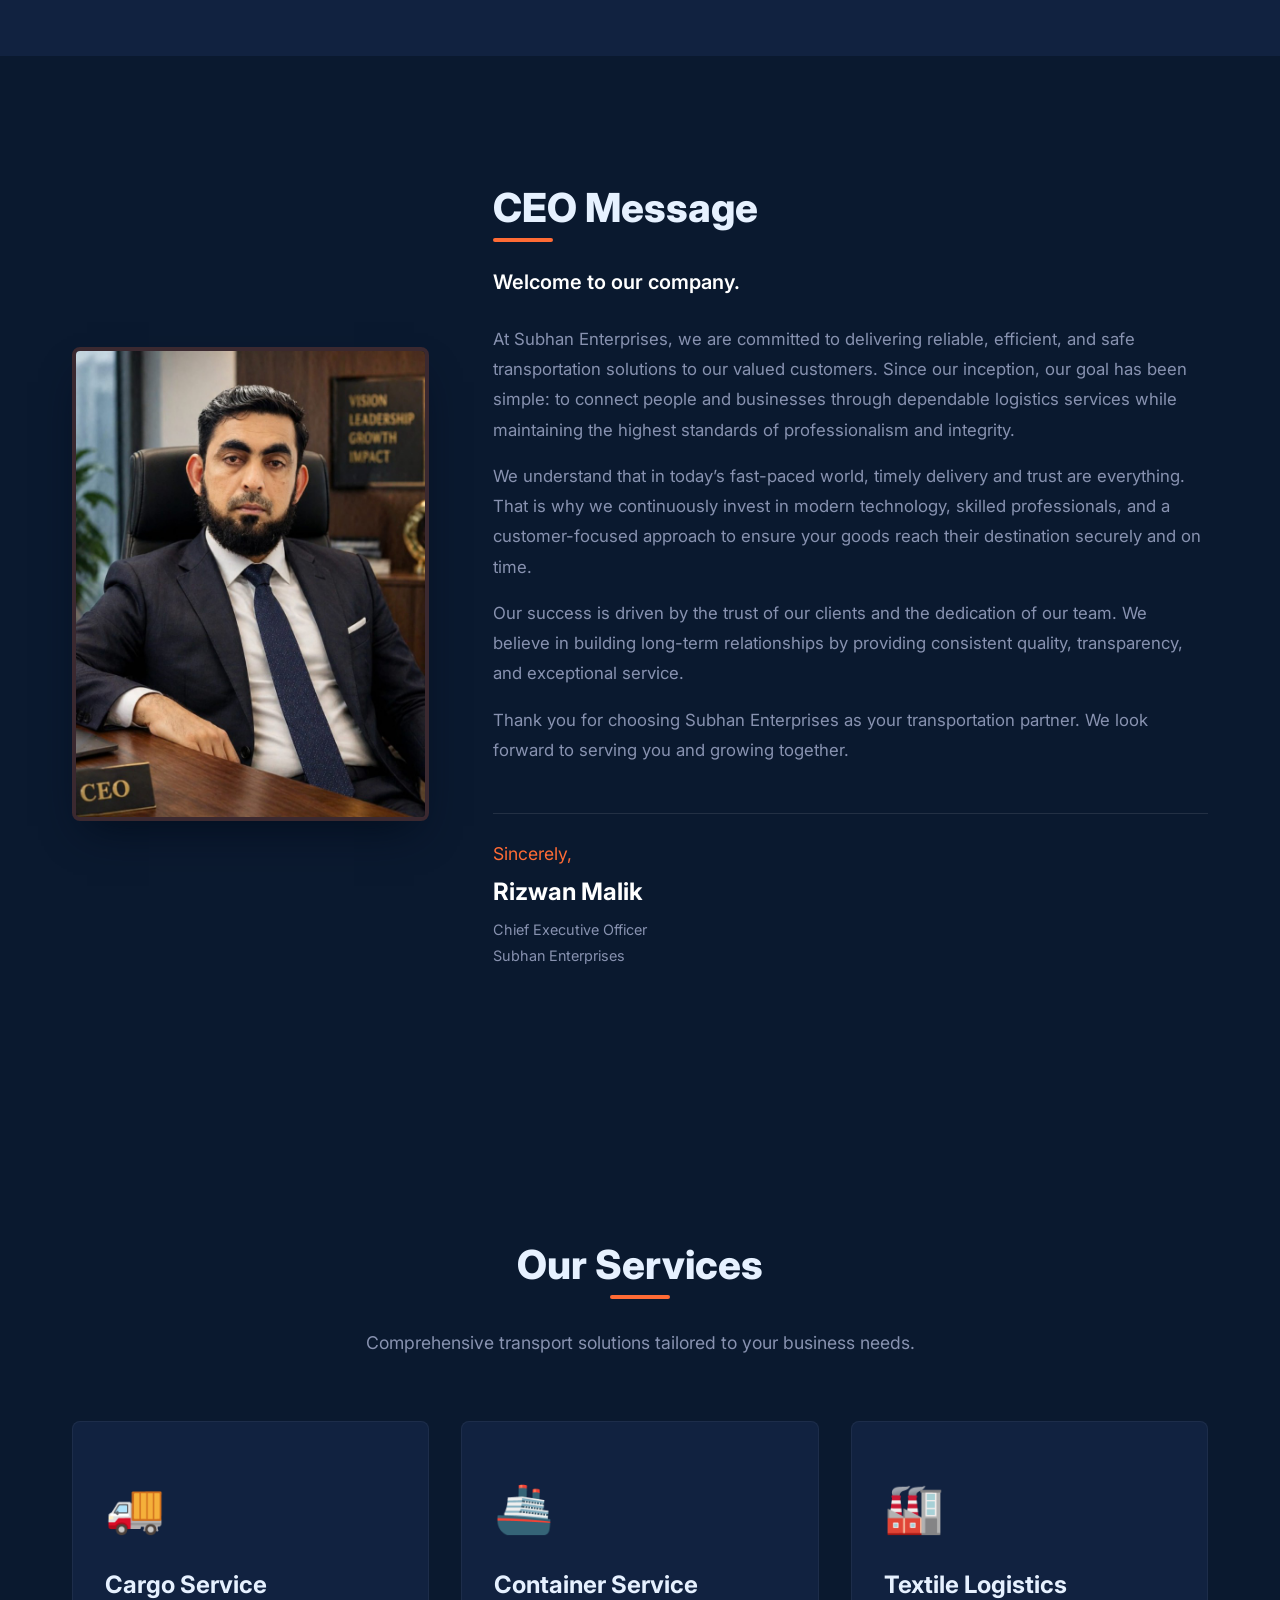
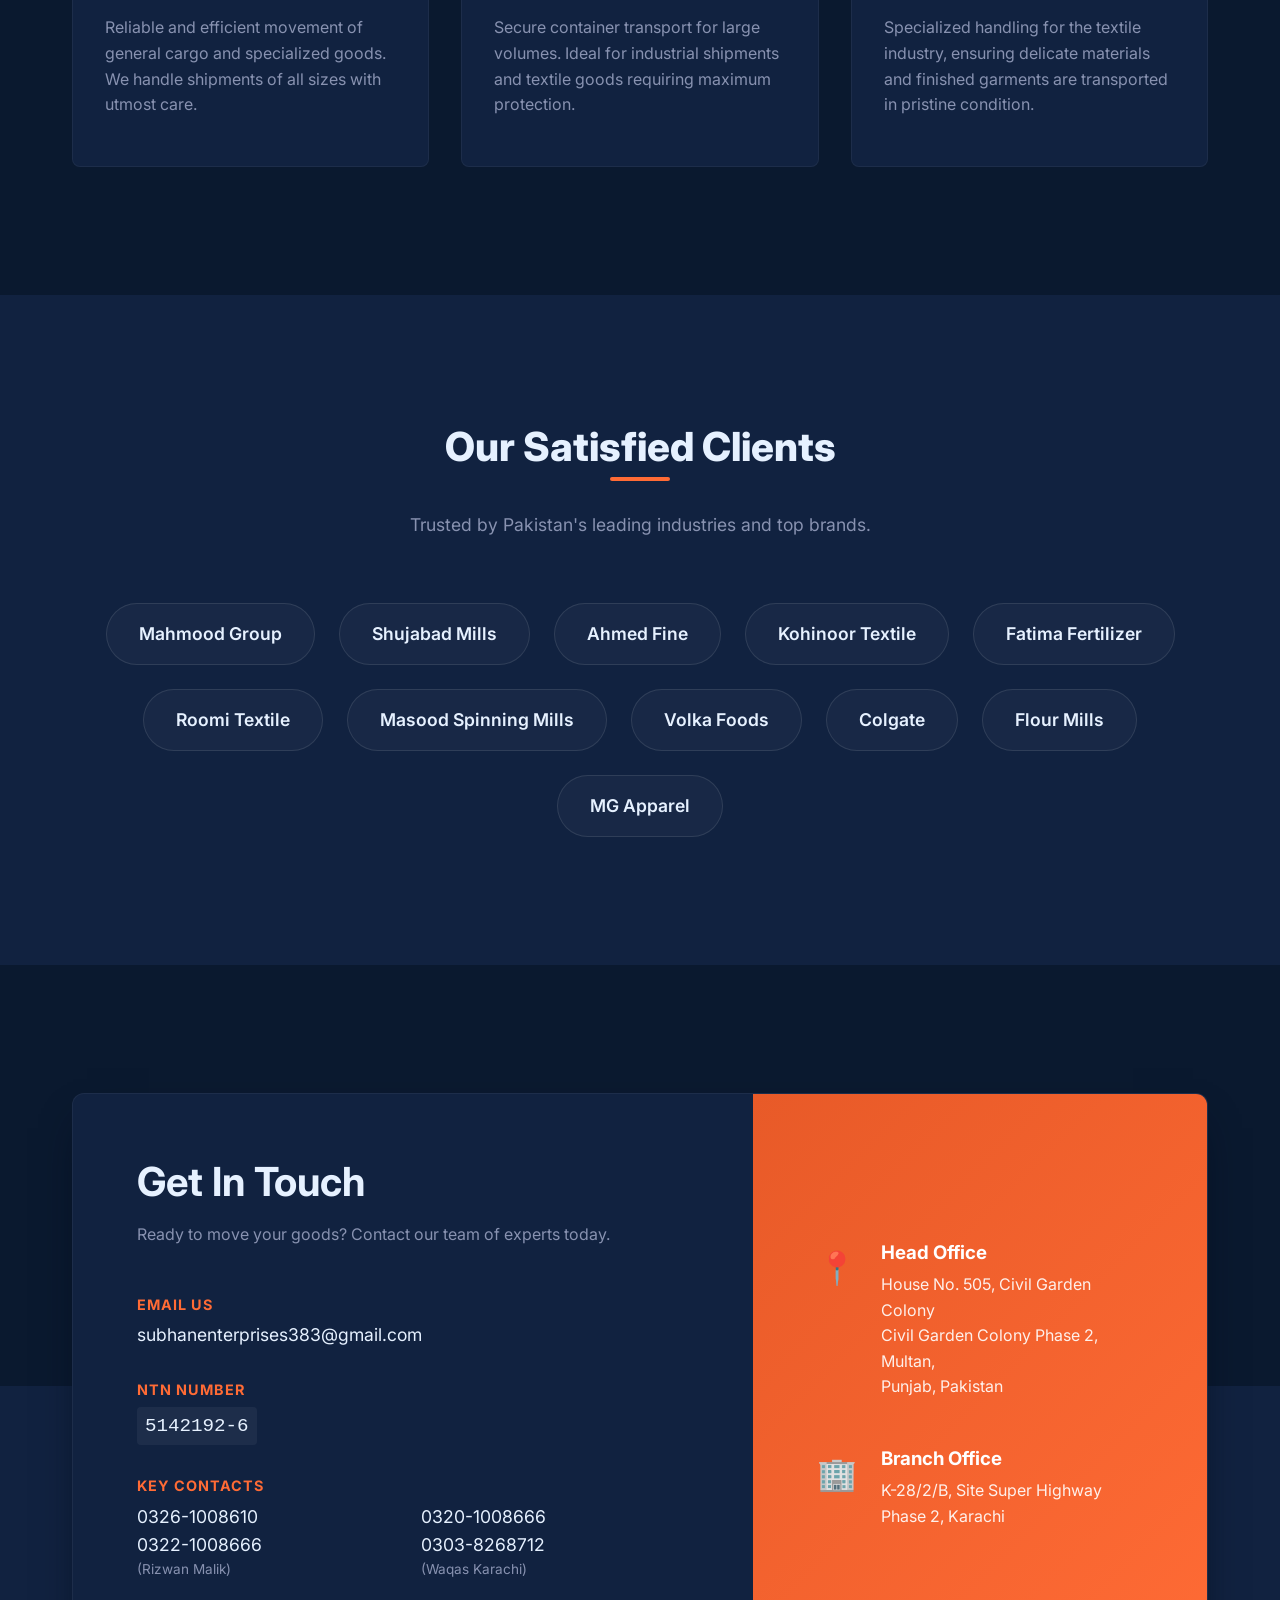
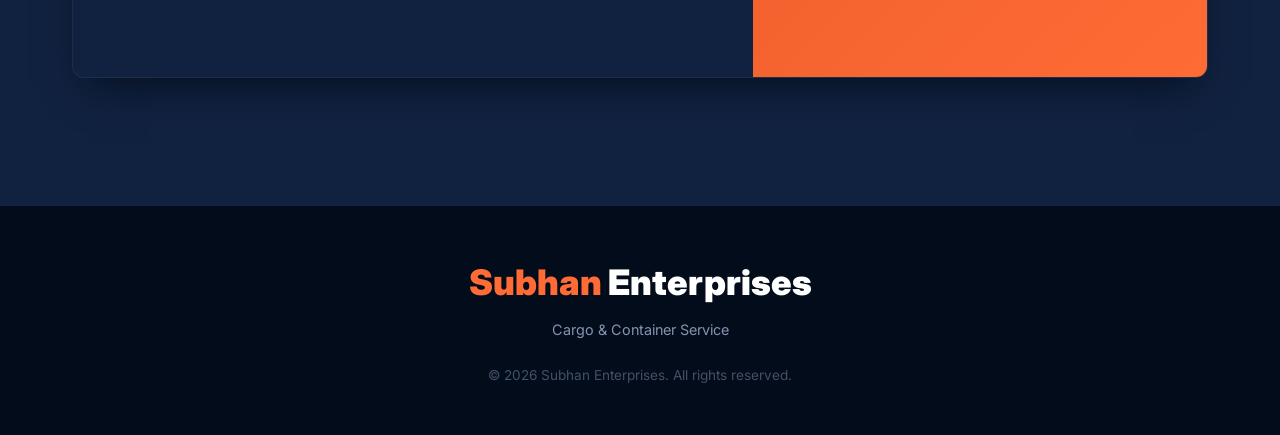
==== commit 216e18a5: "Update client: Replace Lakson Tobacco with Volka Foods" ====
--- a/index.html
+++ b/index.html
@@ -134,7 +134,7 @@
                     <div class="client-badge fade-in-up" style="transition-delay: 0.3s;">Fatima Fertilizer</div>
                     <div class="client-badge fade-in-up" style="transition-delay: 0.35s;">Roomi Textile</div>
                     <div class="client-badge fade-in-up" style="transition-delay: 0.4s;">Masood Spinning Mills</div>
-                    <div class="client-badge fade-in-up" style="transition-delay: 0.45s;">Lakson Tobacco</div>
+                    <div class="client-badge fade-in-up" style="transition-delay: 0.45s;">Volka Foods</div>
                     <div class="client-badge fade-in-up" style="transition-delay: 0.5s;">Colgate</div>
                     <div class="client-badge fade-in-up" style="transition-delay: 0.55s;">Flour Mills</div>
                     <div class="client-badge fade-in-up" style="transition-delay: 0.6s;">MG Apparel</div>
